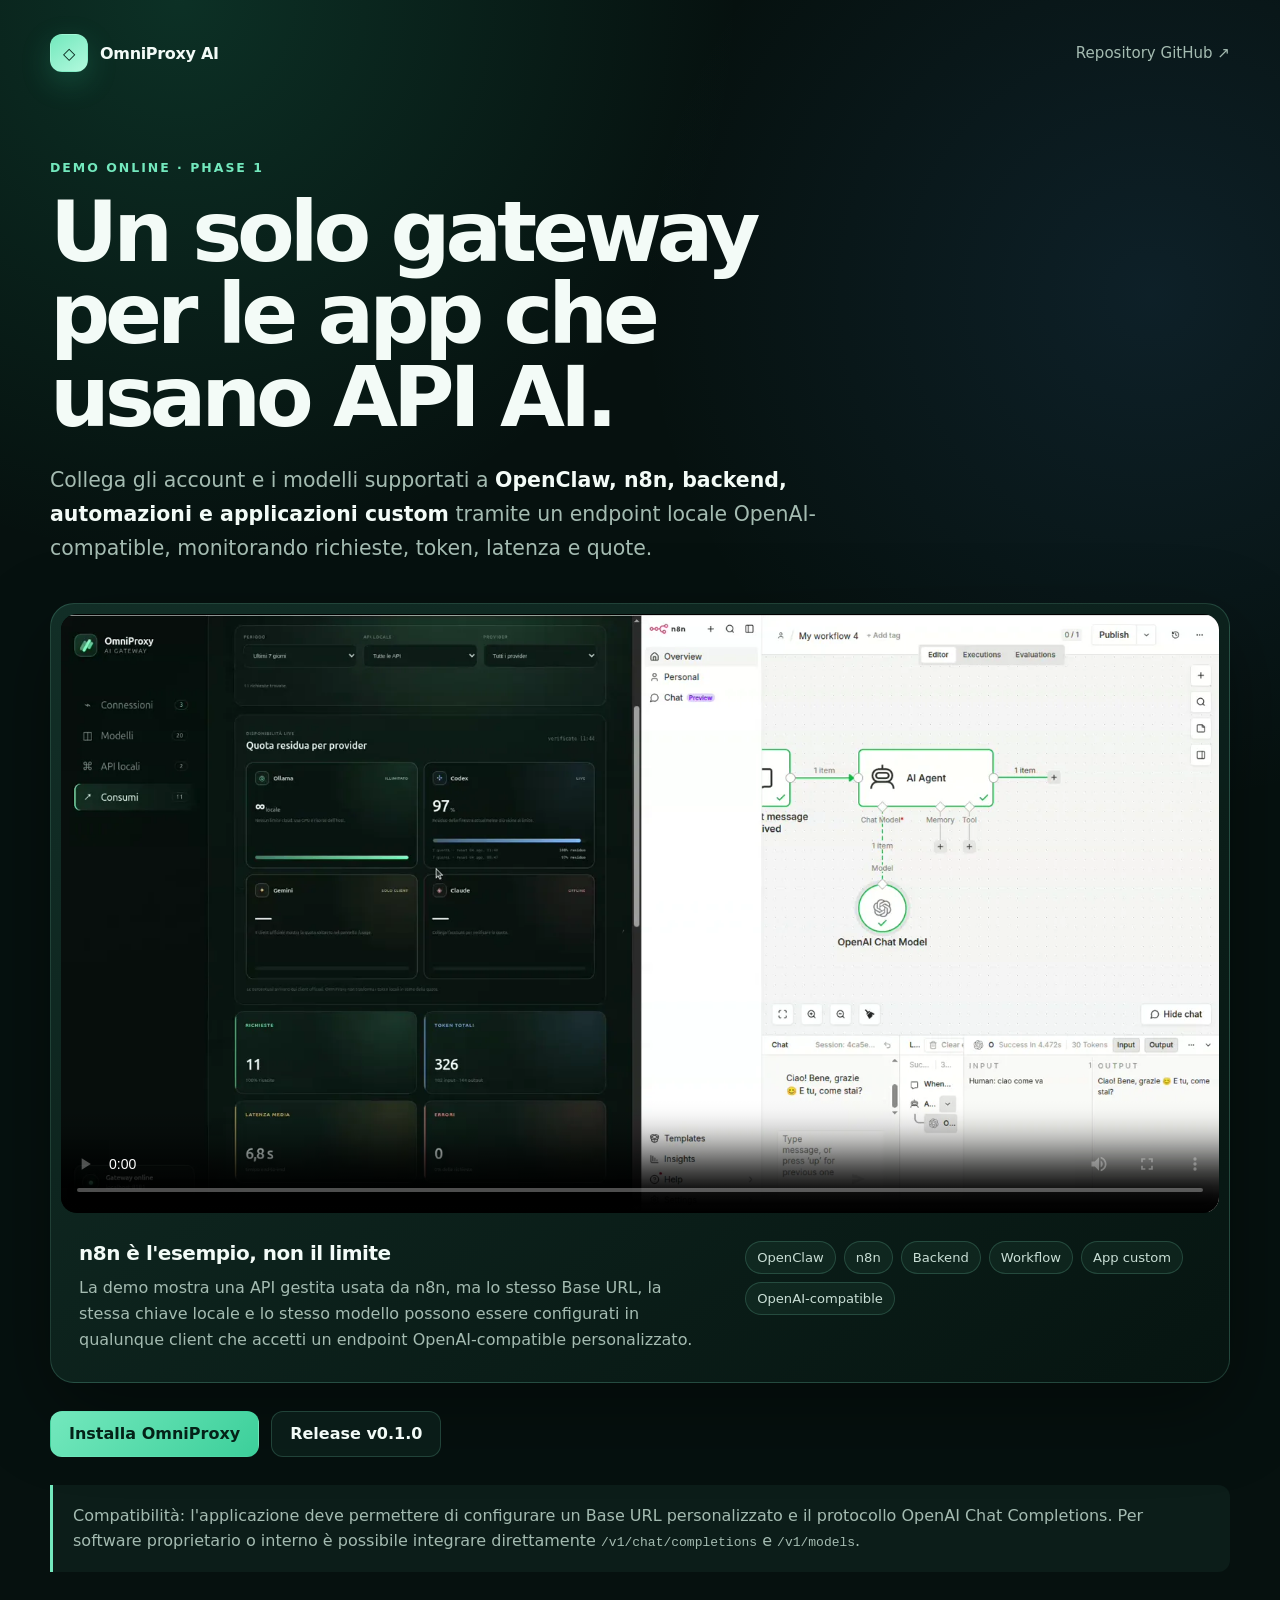
==== docs/index.html @ f9359c9b "Publish browser-playable demo and broaden app compatibility" ====
<!doctype html>
<html lang="it">
  <head>
    <meta charset="utf-8">
    <meta name="viewport" content="width=device-width, initial-scale=1">
    <meta
      name="description"
      content="Demo online di OmniProxy AI: un gateway OpenAI-compatible per OpenClaw, n8n, applicazioni e integrazioni personalizzate."
    >
    <meta name="color-scheme" content="dark">
    <title>OmniProxy AI — Demo online</title>
    <style>
      :root {
        color-scheme: dark;
        --bg: #06110f;
        --surface: rgba(12, 31, 27, 0.88);
        --surface-strong: #0d241f;
        --border: rgba(137, 245, 202, 0.18);
        --text: #f3fbf7;
        --muted: #a4bbb1;
        --accent: #73e8bd;
        --accent-strong: #3ccf9a;
        --shadow: 0 28px 80px rgba(0, 0, 0, 0.38);
      }

      * {
        box-sizing: border-box;
      }

      body {
        margin: 0;
        min-height: 100vh;
        color: var(--text);
        font-family:
          Inter, ui-sans-serif, system-ui, -apple-system, BlinkMacSystemFont,
          "Segoe UI", sans-serif;
        background:
          radial-gradient(circle at 14% 0%, rgba(40, 191, 139, 0.18), transparent 35rem),
          radial-gradient(circle at 90% 18%, rgba(68, 142, 221, 0.12), transparent 32rem),
          var(--bg);
      }

      a {
        color: inherit;
      }

      .page {
        width: min(1180px, calc(100% - 32px));
        margin: 0 auto;
        padding: 34px 0 64px;
      }

      .nav,
      .actions,
      .tags {
        display: flex;
        align-items: center;
        flex-wrap: wrap;
      }

      .nav {
        justify-content: space-between;
        gap: 20px;
        margin-bottom: clamp(48px, 8vw, 88px);
      }

      .brand {
        display: inline-flex;
        gap: 12px;
        align-items: center;
        font-weight: 750;
        letter-spacing: -0.02em;
        text-decoration: none;
      }

      .mark {
        display: grid;
        width: 38px;
        height: 38px;
        place-items: center;
        border: 1px solid var(--border);
        border-radius: 12px;
        color: #062319;
        background: linear-gradient(145deg, var(--accent), #b2f9dd);
        box-shadow: 0 10px 30px rgba(52, 211, 153, 0.22);
      }

      .nav-link {
        color: var(--muted);
        font-size: 0.94rem;
        text-decoration: none;
      }

      .hero {
        max-width: 880px;
        margin-bottom: 38px;
      }

      .eyebrow {
        margin: 0 0 16px;
        color: var(--accent);
        font-size: 0.78rem;
        font-weight: 750;
        letter-spacing: 0.16em;
        text-transform: uppercase;
      }

      h1 {
        margin: 0;
        max-width: 850px;
        font-size: clamp(2.4rem, 7vw, 5.25rem);
        line-height: 0.98;
        letter-spacing: -0.06em;
      }

      .lead {
        max-width: 780px;
        margin: 26px 0 0;
        color: var(--muted);
        font-size: clamp(1.08rem, 2vw, 1.28rem);
        line-height: 1.65;
      }

      .lead strong {
        color: var(--text);
      }

      .player-shell {
        overflow: hidden;
        padding: 10px;
        border: 1px solid var(--border);
        border-radius: 24px;
        background: linear-gradient(145deg, rgba(19, 48, 41, 0.94), rgba(7, 21, 18, 0.94));
        box-shadow: var(--shadow);
      }

      video {
        display: block;
        width: 100%;
        aspect-ratio: 958 / 495;
        border-radius: 16px;
        background: #000;
      }

      .meta {
        display: grid;
        grid-template-columns: 1.4fr 1fr;
        gap: 28px;
        padding: 28px 18px 18px;
      }

      .meta h2 {
        margin: 0 0 10px;
        font-size: 1.25rem;
        letter-spacing: -0.025em;
      }

      .meta p {
        margin: 0;
        color: var(--muted);
        line-height: 1.65;
      }

      .tags {
        align-content: flex-start;
        gap: 8px;
      }

      .tag {
        padding: 8px 11px;
        border: 1px solid var(--border);
        border-radius: 999px;
        color: #c9ded5;
        background: rgba(115, 232, 189, 0.06);
        font-size: 0.82rem;
      }

      .actions {
        gap: 12px;
        margin-top: 28px;
      }

      .button {
        display: inline-flex;
        min-height: 46px;
        align-items: center;
        justify-content: center;
        padding: 0 18px;
        border: 1px solid var(--border);
        border-radius: 12px;
        font-weight: 700;
        text-decoration: none;
        background: var(--surface);
      }

      .button-primary {
        border-color: transparent;
        color: #042218;
        background: linear-gradient(135deg, var(--accent), var(--accent-strong));
      }

      .note {
        margin: 28px 0 0;
        padding: 18px 20px;
        border-left: 3px solid var(--accent);
        border-radius: 0 12px 12px 0;
        color: var(--muted);
        background: rgba(115, 232, 189, 0.055);
        line-height: 1.6;
      }

      @media (max-width: 720px) {
        .page {
          width: min(100% - 20px, 1180px);
          padding-top: 20px;
        }

        .nav {
          margin-bottom: 48px;
        }

        .meta {
          grid-template-columns: 1fr;
          padding: 22px 12px 12px;
        }

        .player-shell {
          padding: 6px;
          border-radius: 16px;
        }

        video {
          border-radius: 11px;
        }
      }
    </style>
  </head>
  <body>
    <main class="page">
      <nav class="nav" aria-label="Navigazione principale">
        <a class="brand" href="https://github.com/nickali00/OmniProxy-AI">
          <span class="mark" aria-hidden="true">◇</span>
          <span>OmniProxy AI</span>
        </a>
        <a class="nav-link" href="https://github.com/nickali00/OmniProxy-AI">
          Repository GitHub ↗
        </a>
      </nav>

      <header class="hero">
        <p class="eyebrow">Demo online · Phase 1</p>
        <h1>Un solo gateway per le app che usano API AI.</h1>
        <p class="lead">
          Collega gli account e i modelli supportati a
          <strong>OpenClaw, n8n, backend, automazioni e applicazioni custom</strong>
          tramite un endpoint locale OpenAI-compatible, monitorando richieste,
          token, latenza e quote.
        </p>
      </header>

      <section class="player-shell" aria-labelledby="demo-title">
        <video
          controls
          preload="metadata"
          playsinline
          poster="assets/demo-cover.webp"
          aria-label="Video dimostrativo di OmniProxy AI"
        >
          <source src="assets/omniproxy-ai-demo-v0.1.0.mp4" type="video/mp4">
          Il browser non supporta la riproduzione MP4.
          <a href="assets/omniproxy-ai-demo-v0.1.0.mp4">Apri il video</a>.
        </video>

        <div class="meta">
          <div>
            <h2 id="demo-title">n8n è l'esempio, non il limite</h2>
            <p>
              La demo mostra una API gestita usata da n8n, ma lo stesso Base URL,
              la stessa chiave locale e lo stesso modello possono essere configurati
              in qualunque client che accetti un endpoint OpenAI-compatible
              personalizzato.
            </p>
          </div>
          <div class="tags" aria-label="Integrazioni compatibili">
            <span class="tag">OpenClaw</span>
            <span class="tag">n8n</span>
            <span class="tag">Backend</span>
            <span class="tag">Workflow</span>
            <span class="tag">App custom</span>
            <span class="tag">OpenAI-compatible</span>
          </div>
        </div>
      </section>

      <div class="actions">
        <a
          class="button button-primary"
          href="https://github.com/nickali00/OmniProxy-AI#installazione-rapida"
        >
          Installa OmniProxy
        </a>
        <a
          class="button"
          href="https://github.com/nickali00/OmniProxy-AI/releases/tag/v0.1.0"
        >
          Release v0.1.0
        </a>
      </div>

      <p class="note">
        Compatibilità: l'applicazione deve permettere di configurare un Base URL
        personalizzato e il protocollo OpenAI Chat Completions. Per software
        proprietario o interno è possibile integrare direttamente
        <code>/v1/chat/completions</code> e <code>/v1/models</code>.
      </p>
    </main>
  </body>
</html>
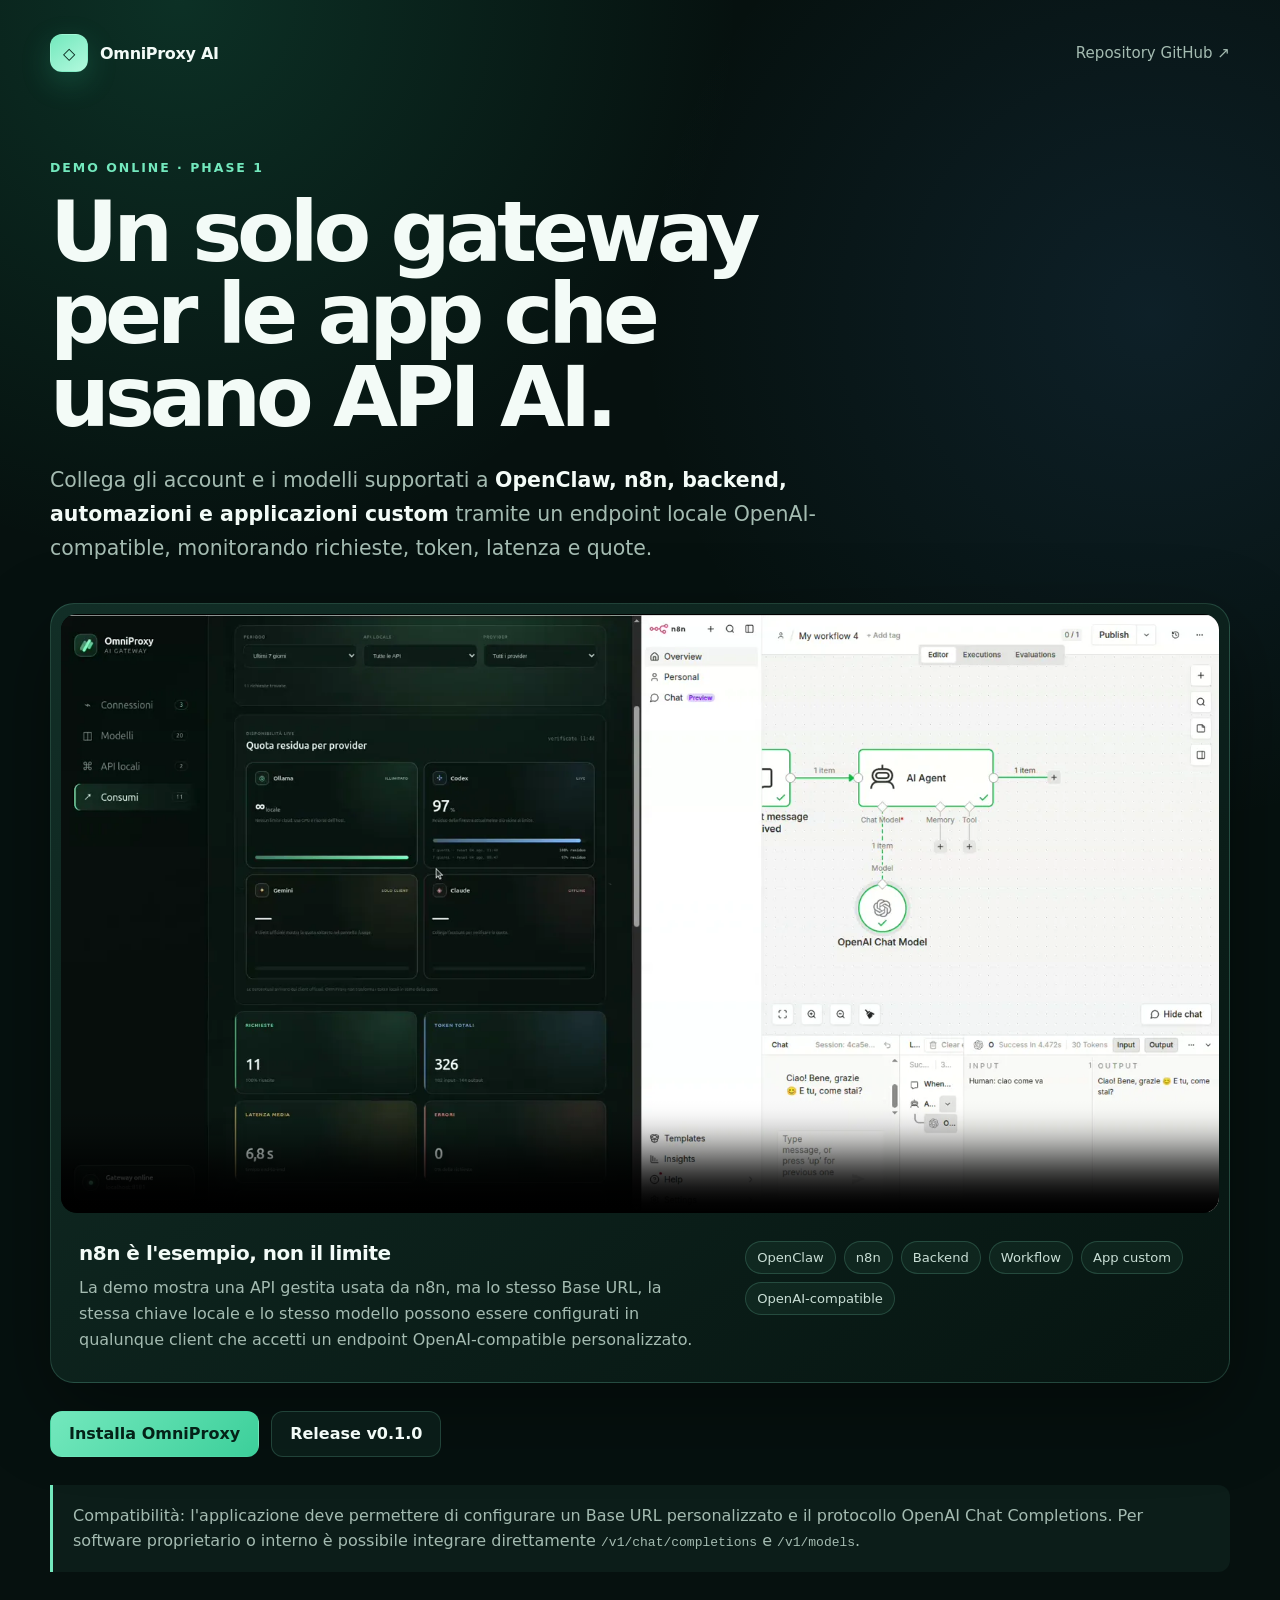
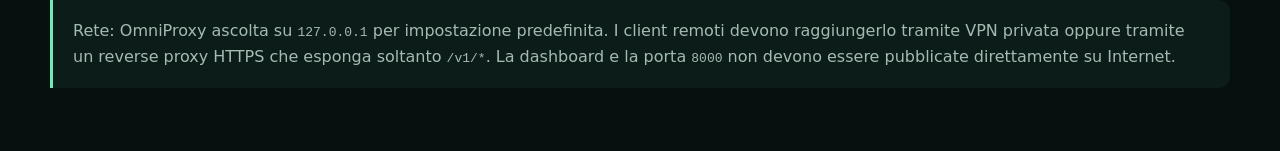
==== commit a6a36ceb: "Embed demo in README and document private network scope" ====
--- a/docs/index.html
+++ b/docs/index.html
@@ -313,6 +313,13 @@
         proprietario o interno è possibile integrare direttamente
         <code>/v1/chat/completions</code> e <code>/v1/models</code>.
       </p>
+      <p class="note">
+        Rete: OmniProxy ascolta su <code>127.0.0.1</code> per impostazione
+        predefinita. I client remoti devono raggiungerlo tramite VPN privata
+        oppure tramite un reverse proxy HTTPS che esponga soltanto
+        <code>/v1/*</code>. La dashboard e la porta <code>8000</code> non devono
+        essere pubblicate direttamente su Internet.
+      </p>
     </main>
   </body>
 </html>
